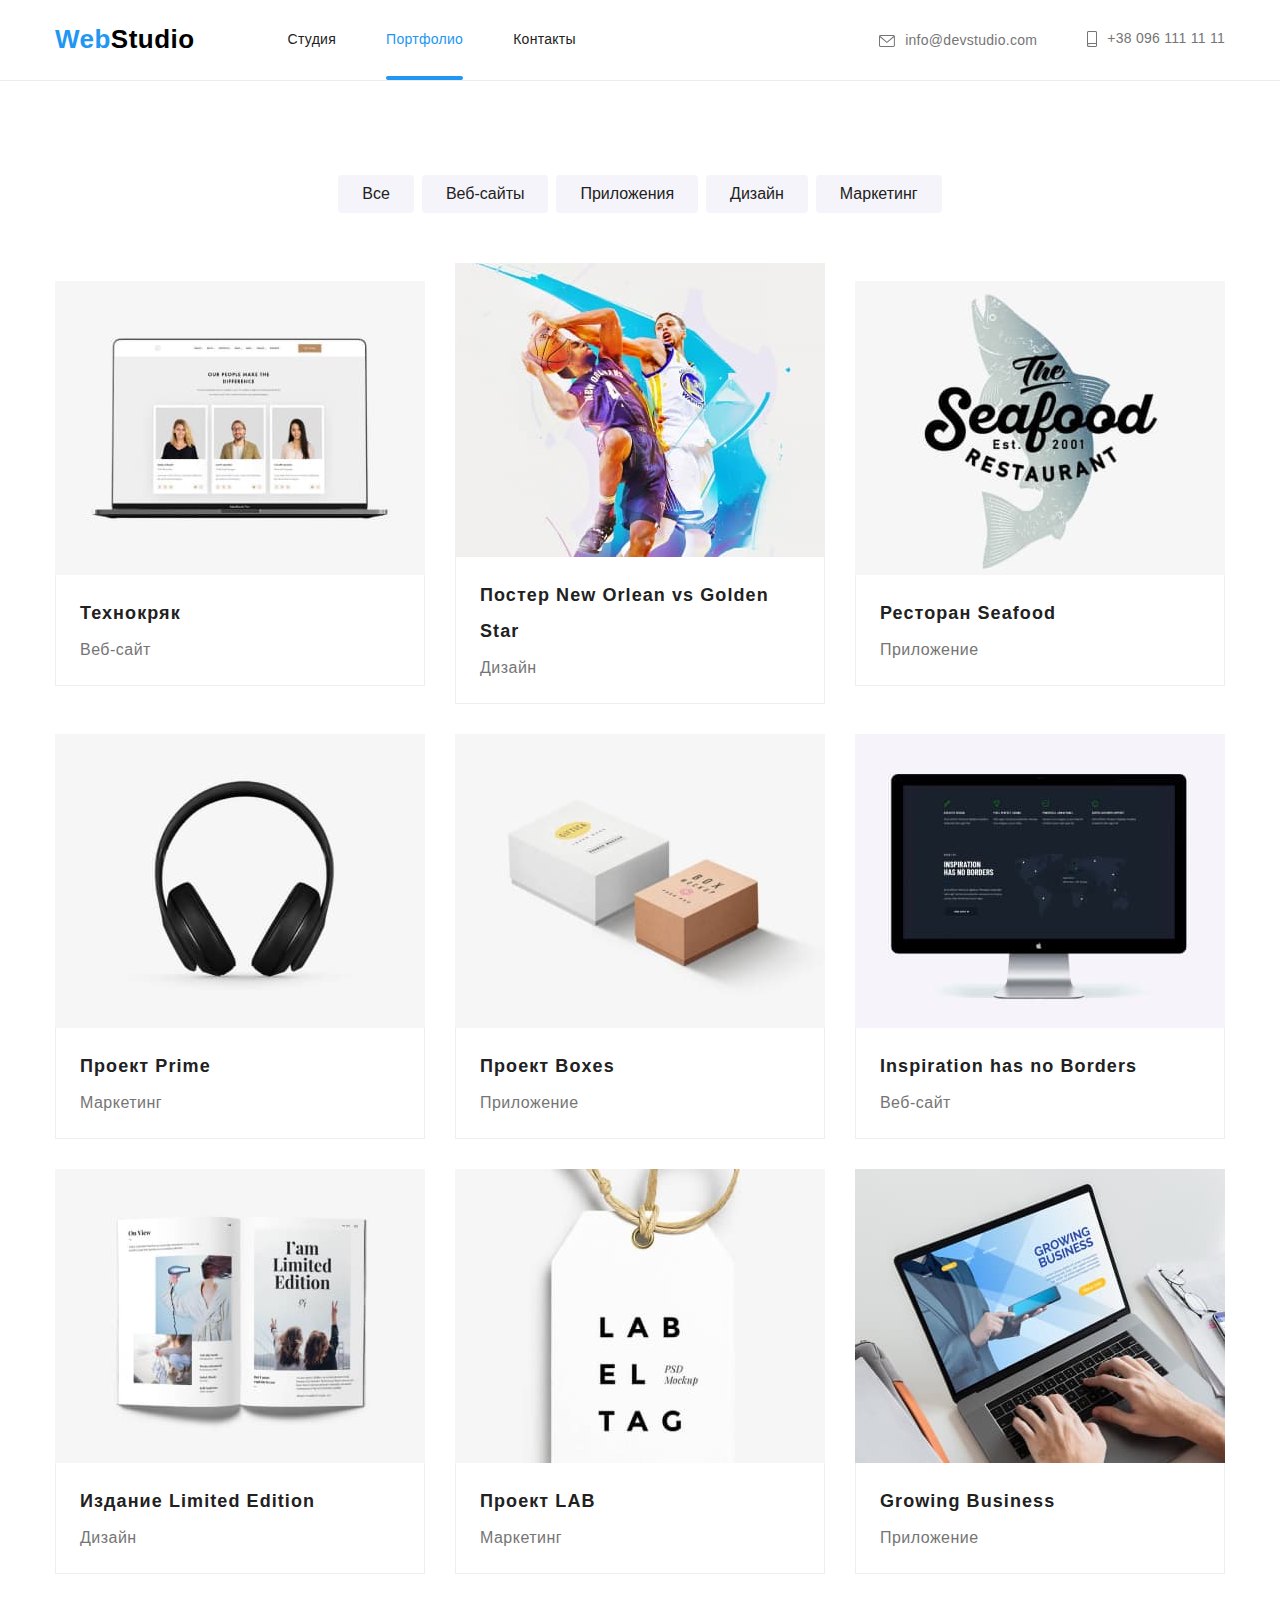
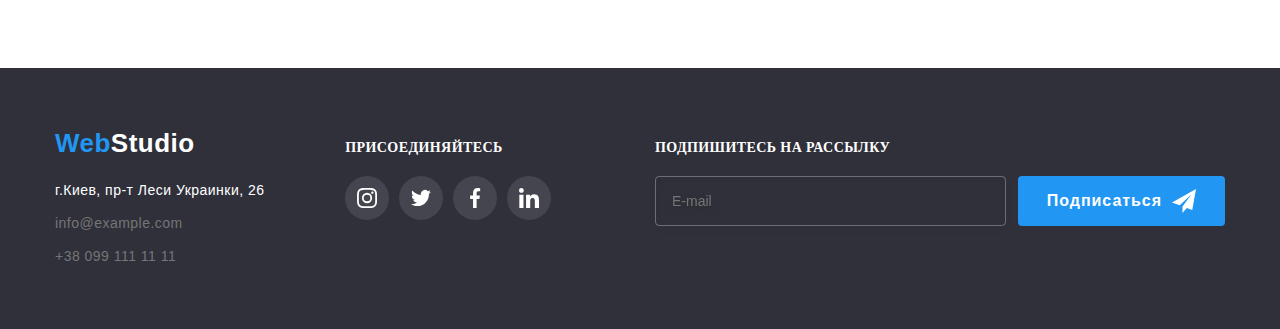
==== portfolio.html @ 9e003300 "Moved files from previous work" ====
<!DOCTYPE html>
<html lang="ru">
<head>
    <meta charset="UTF-8">
    <meta name="viewport" content="width=device-width, initial-scale=1.0">
    <title>Портфолио</title>
    <link rel="stylesheet" href="https://cdnjs.cloudflare.com/ajax/libs/modern-normalize/1.0.0/modern-normalize.min.css">
    <link rel="stylesheet" href="./css/main.min.css" />
</head>
<body>
    <!--Шапка-->
    <header class="portfolio-header">
        <div class="container-nav">
            <nav class="nav list">
                <a href="./index.html" class="logo list"><span class="web">Web</span>Studio</a>
                <ul class="site-nav list">
                    <li class="item">
                        <a href="./index.html" class="link list">Студия</a>
                    </li>
                    <li class="item">
                        <a href="./portfolio.html" class="link current list">Портфолио</a>
                    </li>
                    <li class="item">
                        <a href="" class="link list">Контакты</a>
                    </li>
                </ul>
            </nav>
            <ul class="nav-address list">
                <li class="item">
                    <a href="mailto:info@example.com" class="link list">
                        <svg width="16" height="12">
                            <use href="./images/icons/sprite.svg#icon-mail"></use>
                        </svg>
                        info@devstudio.com
                    </a>
                </li>
                <li class="item">
                    <a href="tel:+380961111111" class="link list">
                        <svg width="10" height="16">
                            <use href="./images/icons/sprite.svg#icon-tel"></use>
                        </svg>
                        +38 096 111 11 11</a>
                </li>
            </ul>
        </div>
    </header>
        <!--Портфолио-->
        <main>
            <section class="section">
                <h1 class="title visually-hidden">Проекты</h1>
                <div class="container-projects">
                    <!--Фильтры-->
                    <ul class="buttons list">
                        <li class="filters">
                            <button type="button">Все</button>
                        </li>
                        <li class="filters">
                            <button type="button">Веб-сайты</button>
                        </li>
                        <li class="filters">
                            <button type="button">Приложения</button>
                        </li>
                        <li class="filters">
                            <button type="button">Дизайн</button>
                        </li>
                        <li class="filters">
                            <button type="button">Маркетинг</button>
                        </li>
                    </ul>
                    <!--Проекты-->
                    <ul class="projects list">
                        <li class="projects-element">
                            <a href="#" class="projects-link list">
                                <div class="projects-img">
                                    <img src="./images/технокряк.jpg" alt="Технокряк" width="370" height="294" />
                                    <p class="submenu">Технокряк это современная площадка распространения коронавируса. Компании используют эту платформу
                                        для цифрового
                                        шпионажа и атак на защищённые сервера конкурентов.</p>
                                </div>
                                <div class="projects-text">    
                                    <h2 class="projects-title">Технокряк</h2>
                                    <p class="paragraph">Веб-сайт</p>
                                </div>
                            </a>
                        </li>
                        <li class="projects-element">
                            <a href="#" class="projects-link list">
                                <div class="projects-img">
                                    <img src="./images/постер.jpg" alt="Постер" width="370" height="294" />
                                    <p class="submenu">Технокряк это современная площадка распространения коронавируса. Компании используют эту платформу
                                    для цифрового
                                    шпионажа и атак на защищённые сервера конкурентов.</p>
                                </div>
                                <div class="projects-text">
                                    <h2 class="projects-title">Постер New Orlean vs Golden Star</h2>
                                    <p class="paragraph">Дизайн</p>
                                </div>
                            </a>
                        </li>
                        <li class="projects-element">
                            <a href="#" class="projects-link list">
                                <div class="projects-img">
                                    <img src="./images/ресторан.jpg" alt="Ресторан" width="370" height="294" />
                                    <p class="submenu">Технокряк это современная площадка распространения коронавируса. Компании используют эту платформу
                                        для цифрового
                                        шпионажа и атак на защищённые сервера конкурентов.</p>
                                </div>
                                <div class="projects-text">
                                    <h2 class="projects-title">Ресторан Seafood</h2>
                                    <p class="paragraph">Приложение</p>
                                </div>
                            </a>
                        </li>
                        <li class="projects-element">
                            <a href="#" class="projects-link list">
                                <div class="projects-img">
                                    <img src="./images/проект.jpg" alt="Проект" width="370" height="294" />
                                    <p class="submenu">Технокряк это современная площадка распространения коронавируса. Компании используют эту платформу
                                        для цифрового
                                        шпионажа и атак на защищённые сервера конкурентов.</p>
                                </div>
                                <div class="projects-text">
                                    <h2 class="projects-title">Проект Prime</h2>
                                    <p class="paragraph">Маркетинг</p>
                                </div>
                            </a>
                        </li>
                        <li class="projects-element">
                            <a href="#" class="projects-link list">
                                <div class="projects-img">
                                    <img src="./images/проекткоробки.jpg" alt="Проект коробки" width="370" height="294" />
                                    <p class="submenu">Технокряк это современная площадка распространения коронавируса. Компании используют эту платформу
                                        для цифрового
                                        шпионажа и атак на защищённые сервера конкурентов.</p>
                                </div>
                                <div class="projects-text">
                                    <h2 class="projects-title">Проект Boxes</h2>
                                    <p class="paragraph">Приложение</p>
                                </div>
                            </a>
                        </li>
                        <li class="projects-element">
                            <a href="#" class="projects-link list">
                                <div class="projects-img">
                                    <img src="./images/экран.jpg" alt="Экран" width="370" height="294" />
                                    <p class="submenu">Технокряк это современная площадка распространения коронавируса. Компании используют эту платформу
                                        для цифрового
                                        шпионажа и атак на защищённые сервера конкурентов.</p>
                                </div>
                                <div class="projects-text">
                                    <h2 class="projects-title">Inspiration has no Borders</h2>
                                    <p class="paragraph">Веб-сайт</p>
                                </div>
                            </a>
                        </li>
                        <li class="projects-element">
                            <a href="#" class="projects-link list">
                                <div class="projects-img">
                                    <img src="./images/издание.jpg" alt="Издание" width="370" height="294" />
                                    <p class="submenu">Технокряк это современная площадка распространения коронавируса. Компании используют эту платформу
                                        для цифрового
                                        шпионажа и атак на защищённые сервера конкурентов.</p>
                                </div>
                                <div class="projects-text">
                                    <h2 class="projects-title">Издание Limited Edition</h2>
                                    <p class="paragraph">Дизайн</p>
                                </div>
                            </a>
                        </li>
                        <li class="projects-element">
                            <a href="#" class="projects-link list">
                                <div class="projects-img">
                                    <img src="./images/проектбирки.jpg" alt="Проект бирки" width="370" height="294" />
                                    <p class="submenu">Технокряк это современная площадка распространения коронавируса. Компании используют эту платформу
                                        для цифрового
                                        шпионажа и атак на защищённые сервера конкурентов.</p>
                                </div>
                                <div class="projects-text">
                                    <h2 class="projects-title">Проект LAB</h2>
                                    <p class="paragraph">Маркетинг</p>
                                </div>
                            </a>
                        </li>
                        <li class="projects-element">
                            <a href="#" class="projects-link list">
                                <div class="projects-img">
                                    <img src="./images/бизнес.jpg" alt="Бизнес" width="370" height="294" />
                                    <p class="submenu">Технокряк это современная площадка распространения коронавируса. Компании используют эту платформу
                                        для цифрового
                                        шпионажа и атак на защищённые сервера конкурентов.</p>
                                </div>
                                <div class="projects-text">
                                    <h2 class="projects-title">Growing Business</h2>
                                    <p class="paragraph">Приложение</p>
                                </div>
                            </a>
                        </li>
                    </ul>
                </div>
            </section>
        </main>
            <!--Подвал-->
            <footer class="footer">
                <div class="container-footer">
                    <div class="container-logo">
                        <a href="./index.html" class="logo list"><span class="web">Web</span>Studio</a>
                        <address class="address">
                            <p class="paragraph">г.Киев, пр-т Леси Украинки, 26</p>
                            <ul class="footer-address list">
                                <li class="footer-address-link">
                                    <a href="mailto:info@example.com" class="link list">info@example.com</a>
                                </li>
                                <li class="footer-address-link">
                                    <a href="tel:+380991111111" class="link list">+38 099 111 11 11</a>
                                </li>
                            </ul>
                        </address>
                    </div>
                    <div class="connect">
                        <p class="footer-title">ПРИСОЕДИНЯЙТЕСЬ</p>
                        <div class="footer-links">
                            <ul class="links-footer">
                                <li class="links">
                                    <a href="#" class="footer-link">
                                        <svg width="20" height="20">
                                            <use href="./images/icons/sprite.svg#icon-instagram"></use>
                                        </svg>
                                    </a>
                                </li>
                                <li class="links">
                                    <a href="#" class="footer-link">
                                        <svg width="20" height="20">
                                            <use href="./images/icons/sprite.svg#icon-twitter"></use>
                                        </svg>
                                    </a>
                                </li>
                                <li class="links">
                                    <a href="#" class="footer-link">
                                        <svg width="20" height="20">
                                            <use href="./images/icons/sprite.svg#icon-facebook"></use>
                                        </svg>
                                    </a>
                                </li>
                                <li class="links">
                                    <a href="#" class="footer-link">
                                        <svg width="20" height="20">
                                            <use href="./images/icons/sprite.svg#icon-linkedin"></use>
                                        </svg>
                                    </a>
                                </li>
                            </ul>
                        </div>
                    </div>
                    <div class="subscribe">
                        <p class="footer-title">ПОДПИШИТЕСЬ НА РАССЫЛКУ</p>
                        <form class="footer-form">
                            <input class="footer-input" type="email" name="mail" id="mail" placeholder="E-mail">
                            <button class="footer-button" type="submit">Подписаться
                                <svg width="24" height="24">
                                    <use href="./images/icons/sprite.svg#icon-telegram"></use>
                                </svg>
                            </button>
                        </form>
                    </div>
                </div>
            </footer>
</body>
</html>
---- css/main.min.css ----
html{box-sizing:border-box}*,*::before,*::after{box-sizing:inherit}body{background-color:#fff;color:#212121;font-family:"Roboto",sans-serif;font-style:normal;font-weight:400;letter-spacing:0.03em}img{display:block}h2{padding:0;margin:0}ul,li{display:block;padding:0;margin:0}.section{padding-top:94px;padding-bottom:94px}.link{color:#757575;font-style:normal;transition:color 250ms cubic-bezier(0.4, 0, 0.2, 1)}.svg{fill:#afb1b8;transition:fill 250ms cubic-bezier(0.4, 0, 0.2, 1)}.svg:hover{fill:#fff}.list{display:flex;align-items:center;text-decoration:none;list-style:none;padding:0;margin:0}.container{padding-left:15px;padding-right:15px;margin-left:auto;margin-right:auto;width:1200px}.logo{font-family:"Raleway",sans-serif;font-weight:700;font-size:26px;line-height:1.2}.web{color:#2196f3}button{background-color:#f5f4fa;color:#212121;font-family:inherit;font-weight:500;font-size:16px;line-height:1.63;cursor:pointer;border:0px solid transparent;padding:6px 24px;border-color:#f5f4fa;border-radius:4px;transition:background-color 250ms cubic-bezier(0.4, 0, 0.2, 1),color 250ms cubic-bezier(0.4, 0, 0.2, 1),box-shadow 250ms cubic-bezier(0.4, 0, 0.2, 1)}button:hover,button:focus{color:#fff;background-color:#2196f3;border-color:#2196f3;box-shadow:0px 3px 1px rgba(0,0,0,0.1),0px 1px 2px rgba(0,0,0,0.08),0px 2px 2px rgba(0,0,0,0.12)}.visually-hidden{position:absolute;width:1px;height:1px;margin:-1px;border:0;padding:0;white-space:nowrap;clip-path:inset(100%);clip:rect(0 0 0 0);overflow:hidden}.nav .logo{color:#000}.container-nav{padding-left:15px;padding-right:15px;margin-left:auto;margin-right:auto;width:1200px;display:flex;align-items:center}.nav{display:flex;align-items:center}.site-nav{display:flex;margin-left:93px}.site-nav .item+.item{margin-left:50px}.site-nav .link{color:#212121;font-weight:500;font-size:14px;line-height:1.14;letter-spacing:0.02em;display:block;padding-top:32px;padding-bottom:32px;transition:color 250ms cubic-bezier(0.4, 0, 0.2, 1)}.site-nav .link:hover,.site-nav .link:focus{color:#2196f3}.site-nav .link.current{color:#2196f3}.item{position:relative}.item .current::before{content:'';position:absolute;bottom:0;left:0;display:inline-block;background-color:#2196f3;width:100%;height:4px;border-radius:2px}.nav-address{color:#757575;font-weight:500;font-size:14px;line-height:1.14;letter-spacing:0.02em;display:flex;margin-left:auto;align-items:baseline}.nav-address .item+.item{margin-left:50px}.nav-address .link:hover,.nav-address .link:focus{color:#2196f3}.nav .link:hover,.nav .link:focus{color:#2196f3}.nav-address svg{fill:currentColor;padding:0;margin-right:10px}.portfolio-header{border-bottom:1px solid #ececec}.hero{background-color:#c4c4c4;text-align:center;padding:200px 0px;max-width:1600px;height:600px;margin-left:auto;margin-right:auto;background-image:linear-gradient(to bottom, rgba(47,48,58,0.4), rgba(47,48,58,0.4)),url("../images/icons/фон.jpg");background-repeat:no-repeat;background-size:cover;background-position:center}.hero-title{color:#fff;font-weight:900;font-size:44px;line-height:1.36;letter-spacing:0.06em;text-transform:uppercase;margin-top:0;margin-bottom:30px}.button{color:#fff;background-color:#2196f3;font-weight:700;font-size:16px;line-height:1.88;letter-spacing:0.06em;text-align:center;display:inline-block;padding:10px 32px;border-radius:4px}.title{color:#212121;font-weight:700;font-size:36px;line-height:1.17;text-align:center;margin-top:0;margin-bottom:0}.section-features{padding-top:94px}.features-title{color:#212121;font-weight:700;font-size:14px;line-height:1.14;text-transform:uppercase;margin-top:0;margin-bottom:10}.features{display:flex;flex-wrap:wrap}.features-item{width:calc((100% - 3 * 30px) / 4);margin-right:30px}.features-item:nth-child(4n){margin-right:0}.container-features{display:flex;flex-wrap:wrap;width:270px;height:120px;margin-bottom:30px;align-items:center;justify-content:center;background-color:#f5f4fa;border-radius:4px}p{margin-top:0;margin-bottom:0}.features .paragraph{color:#757575;font-size:14px;line-height:1.71}.work{display:flex}.work-title{color:#212121;font-weight:700;font-size:36px;line-height:1.17;text-align:center;margin-top:0;margin-bottom:50px}.work-photo{position:relative;width:calc((100% - 2 * 30px) / 3);margin-right:30px}.work-photo:nth-child(3n){margin-right:0}.label{color:#fff;background-color:rgba(47,48,58,0.8);position:absolute;bottom:0;left:0;padding:27px 0px;width:100%;font-weight:700;font-size:14px;line-height:1.14;text-align:center}.team{display:flex}.team-card{background-color:#fff;box-shadow:0px 1px 3px rgba(0,0,0,0.12),0px 1px 1px rgba(0,0,0,0.14),0px 2px 1px rgba(0,0,0,0.2);border-radius:0px 0px 4px 4px;width:calc((100% - 3 * 30px) / 4);margin-right:30px}.team-card:nth-child(4n){margin-right:0}.team-paragraph{color:#757575;font-size:16px;line-height:1.19;text-align:center}.section-team{background-color:#f5f4fa;padding-top:94px;padding-bottom:94px}.team .title{font-weight:500;font-size:16px;line-height:1.19;text-align:center;margin-bottom:10px}.title-team{color:#212121;font-weight:700;font-size:36px;line-height:1.17;text-align:center;margin-top:0;margin-bottom:50px}.team-text{padding:30px 32px}.section .title{text-align:center;margin-top:0;margin-bottom:50px}.social-links{display:flex;margin-top:16px}.social-link{display:flex;flex-wrap:wrap;box-sizing:border-box;align-items:center;justify-content:center;width:44px;height:44px;padding:0;margin:0;border-radius:50%}.item-links{border-radius:50%;transition:background-color 250ms cubic-bezier(0.4, 0, 0.2, 1)}.item-links:hover{background-color:#2196f3}.item-links:not(:last-child){margin-right:10px}.clients-title{color:#212121;font-weight:700;font-size:36px;line-height:1.17;text-align:center;margin-top:0;margin-bottom:50px}.clients{display:flex}.clients-link{display:flex;flex-wrap:wrap;border:1px solid #afb1b8;border-radius:4px;box-sizing:border-box;align-items:center;justify-content:center;width:170px;height:90px;padding:0;margin:0;transition:border-color 250ms cubic-bezier(0.4, 0, 0.2, 1),fill 250ms cubic-bezier(0.4, 0, 0.2, 1)}.clients-card{width:calc((100% - 5 * 30px) / 6);margin-right:30px}.clients-card:nth-child(6n){margin-right:0px}.clients-card a:hover{fill:#2196f3;border-color:#2196f3}.buttons{display:flex;justify-content:center;margin-bottom:50px}.filters{margin-right:8px}.filters:nth-child(5n){margin-right:0}.container-projects{padding-left:15px;padding-right:15px;margin-left:auto;margin-right:auto;width:1200px}.projects{display:flex;flex-wrap:wrap}.projects-element{width:calc((100% - 60px) / 3);margin-right:30px;margin-bottom:30px}.projects-element:nth-child(3n){margin-right:0}.projects-element:nth-last-child(-n+3){margin-bottom:0}.projects-link{display:block;transition:box-shadow 250ms cubic-bezier(0.4, 0, 0.2, 1)}.projects-link:hover,.projects-link:focus{box-shadow:0px 1px 1px rgba(0,0,0,0.12),0px 4px 4px rgba(0,0,0,0.06),1px 4px 6px rgba(0,0,0,0.16)}.projects-img{position:relative;overflow:hidden}.submenu{position:absolute;left:0;top:0;width:100%;height:auto;padding:63px 24px;font-size:18px;line-height:1.6;color:#fff;background-color:rgba(33,150,243,0.9);transform:translateY(100%);transition:transform 250ms cubic-bezier(0.4, 0, 0.2, 1)}.projects-link:hover .submenu,.projects-link:focus .submenu{transform:translateY(0%)}.projects-title{color:#212121;font-weight:700;font-size:18px;line-height:2;letter-spacing:0.06em;margin-bottom:4px}.projects-text{box-sizing:border-box;border:1px solid #eee;border-top:none;padding:20px 24px}.projects .paragraph{color:#757575;font-size:16px;line-height:1.87}.backdrop{position:fixed;top:0;left:0;transform:opacity 250ms cubic-bezier(0.4, 0, 0.2, 1);width:100%;height:100%;background-color:rgba(0,0,0,0.2);transition:opacity 250ms cubic-bezier(0.4, 0, 0.2, 1)}.backdrop.is-hidden{opacity:0;pointer-events:none}.backdrop.is-hidden .modal{transform:translate(-50%, -50%) scale(0.9)}.modal{position:absolute;left:50%;top:50%;width:528px;height:581px;padding:40px;border-radius:4px;box-shadow:0px 1px 3px rgba(0,0,0,0.12),0px 1px 1px rgba(0,0,0,0.14),0px 2px 1px rgba(0,0,0,0.2);background-color:#fff;transform:translate(-50%, -50%) scale(1);transition:transform 250ms cubic-bezier(0.4, 0, 0.2, 1)}.modal-button{position:absolute;top:0;right:0;display:flex;justify-content:center;align-items:center;border-radius:50%;background:#fff;border:1px solid rgba(0,0,0,0.1);box-sizing:border-box;margin:8px;width:30px;height:30px;padding:0;transition:fill 250ms cubic-bezier(0.4, 0, 0.2, 1)}.modal-button:hover,.modal-button:focus{fill:#2196f3;background-color:#fff;box-shadow:none;border-color:rgba(0,0,0,0.1)}.modal-title{font-weight:700;font-size:20px;line-height:1.15;text-align:center;margin-top:0;margin-bottom:12px;color:#212121}.modal-input{width:auto;height:auto;display:flex;flex-direction:column}.form{font-size:12px;line-height:1.16;letter-spacing:0.01em;color:#757575;display:flex;flex-direction:column}.form-field{position:relative;display:flex;flex-direction:column;margin-bottom:10px;transition:fill 250ms cubic-bezier(0.4, 0, 0.2, 1)}.form-field:hover{fill:#2196f3;border-color:#2196f3;cursor:pointer}.form-field:focus-within>.form-icon{fill:#2196f3}.form-field:focus-within>.form-input{border-color:#2196f3;cursor:text;outline:0}.form-field:focus-within>.form-textarea{border-color:#2196f3;cursor:text;outline:0}.form-icon{position:absolute;top:50%;left:15px}.form-field:nth-child(5n){margin-bottom:0}.form-field .form-label{display:flex;justify-content:flex-start;margin-bottom:4px}.form-input{position:relative;margin:0;padding:12px 42px;border:1px solid rgba(33,33,33,0.2);box-sizing:border-box;border-radius:4px;transition:border-color 250ms cubic-bezier(0.4, 0, 0.2, 1)}.form-input:focus{border-color:#2196f3;outline:0;cursor:text}.form-input:hover{fill:#2196f3;border-color:#2196f3;cursor:pointer}.form-checkbox{font-size:14px;line-height:1.71;color:#757575}.form-field .form-label::placeholder{font-size:14px;line-height:1.14;letter-spacing:0.01em;color:rgba(117,117,117,0.5)}.form-textarea{border:1px solid rgba(33,33,33,0.2);box-sizing:border-box;border-radius:4px;padding:12px 16px;resize:none;height:120px;transition:border-color 250ms cubic-bezier(0.4, 0, 0.2, 1)}.form-textarea:hover{fill:#2196f3;border-color:#2196f3;cursor:pointer}.checkbox-label{display:inline-block;font-size:14px;line-height:1.71;letter-spacing:0.03em;display:flex;align-items:center;justify-content:center;margin-top:20px;margin-bottom:30px}.checkbox{position:absolute;width:1px;height:1px;margin:-1px;border:0;padding:0;white-space:nowrap;clip-path:inset(100%);clip:rect(0 0 0 0);overflow:hidden}.checkbox-text{display:flex;align-items:center}.checkbox-text:before{content:'';display:inline-block;width:16px;height:15px;border:2px solid #212121;border-radius:2px;margin-right:7px;transition:background-color 250ms cubic-bezier(0.4, 0, 0.2, 1),background-image 250ms cubic-bezier(0.4, 0, 0.2, 1),border-color 250ms cubic-bezier(0.4, 0, 0.2, 1),border-radius 250ms cubic-bezier(0.4, 0, 0.2, 1)}.checkbox:checked+.checkbox-text:before{border-color:transparent;border-radius:2px;background-color:#2196f3;background-image:url("../images/icons/check.svg");background-size:contain;background-origin:border-box}.checkbox-link{margin-left:5px}.form-button{padding:10px 0;width:200px;margin-right:auto;margin-left:auto;color:#fff;background-color:#2196f3;box-shadow:0px 4px 4px rgba(0,0,0,0.15);font-weight:700;font-size:16px;line-height:1.87;letter-spacing:0.06em;align-items:center;text-align:center;transition:background-color 250ms cubic-bezier(0.4, 0, 0.2, 1),border-color 250ms cubic-bezier(0.4, 0, 0.2, 1),box-shadow 250ms cubic-bezier(0.4, 0, 0.2, 1)}.form-button:hover,.form-button:focus{border-color:#188ce8;background-color:#188ce8;box-shadow:0px 4px 4px rgba(0,0,0,0.15)}.container-footer{justify-content:space-between;align-items:baseline;display:flex;flex-wrap:wrap;flex-direction:row;padding-left:15px;padding-right:15px;margin-left:auto;margin-right:auto;width:1200px}.footer{background-color:#2f303a;font-size:14px;line-height:1.71;flex-direction:row;padding:60px 0px}.footer .logo{color:#fff}.container-footer .logo{display:inline-block;margin-bottom:20px}.container-logo{display:flex;flex-direction:column}.address{font-style:normal;font-size:14px;line-height:1.71;display:inline-block}.address .paragraph{color:#fff;margin-bottom:9px}.footer-address{color:rgba(255,255,255,0.6);flex-direction:column;align-items:baseline}.footer-address-link{margin-bottom:9px}.footer-address-link:nth-child(2n){margin-bottom:0}.footer-address .link:hover,.footer-address .link:focus{color:#2196f3}.connect{display:flex;flex-direction:column;margin-left:70px}.links{display:flex;flex-wrap:wrap;box-sizing:border-box;border-radius:50%;justify-content:center;align-items:center;transition:background-color 250ms cubic-bezier(0.4, 0, 0.2, 1)}.links:hover{fill:#fff;background-color:#2196f3}.links:not(:last-child){margin-right:10px}.links-footer{display:flex}.footer-link{display:flex;flex-wrap:wrap;box-sizing:border-box;align-items:center;justify-content:center;width:44px;height:44px;padding:0;margin:0;fill:#fff;background-color:rgba(255,255,255,0.1);border-radius:50%}.footer-title{color:#fff;font-family:Roboto;font-style:normal;font-weight:700;font-size:14px;line-height:16px;letter-spacing:0.03em;text-transform:uppercase;margin-bottom:20px}.subscribe{display:flex;flex-direction:column;margin-left:93px;width:570px}.footer-form{display:flex;align-items:baseline}.footer-input{padding:15px 16px;margin-right:12px;border:1px solid rgba(255,255,255,0.3);box-sizing:border-box;filter:drop-shadow(0px 4px 4px rgba(0,0,0,0.15));border-radius:4px;width:358px;height:50px;background-color:transparent;color:rgba(255,255,255,0.6)}.footer-input:placeholder{font-size:16px;line-height:1.25;color:rgba(255,255,255,0.6)}.footer-button{display:flex;padding:10px 29px;color:#fff;background-color:#2196f3;font-weight:700;font-size:16px;line-height:1.87;align-items:center;text-align:center;letter-spacing:0.06em}.footer-button svg{margin-left:10px}
/*# sourceMappingURL=main.min.css.map */
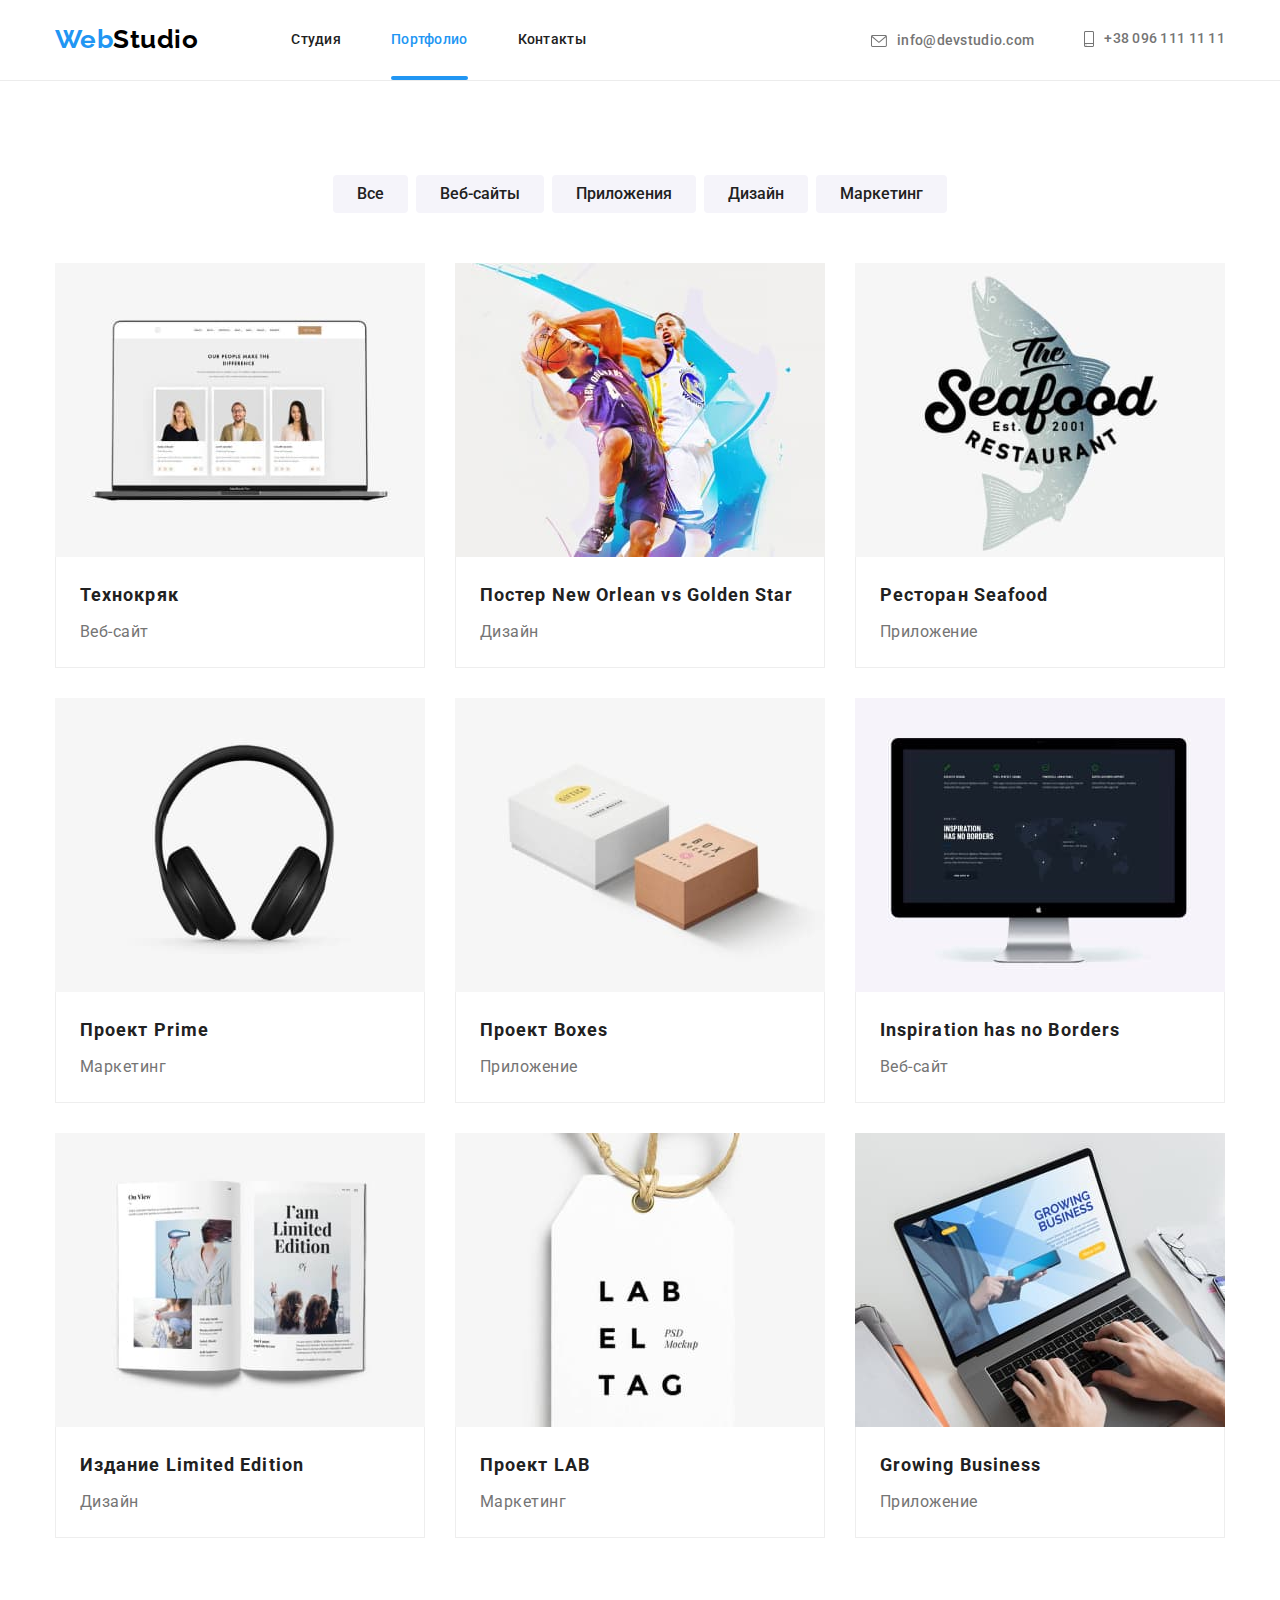
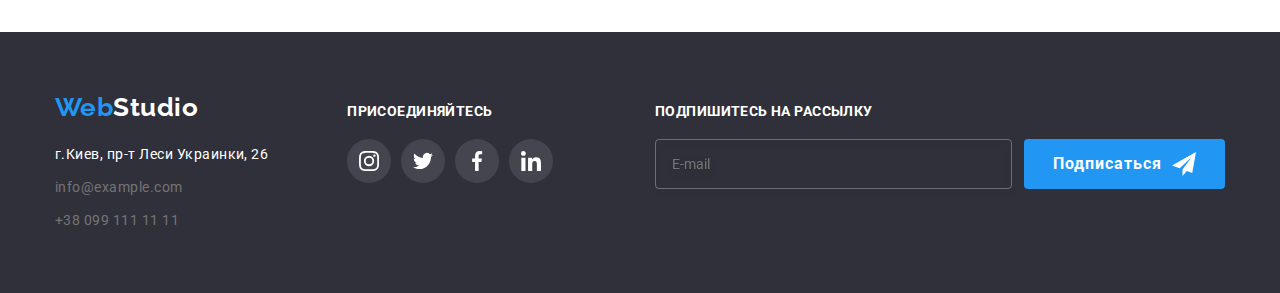
==== commit bdbcde51: "Added fonts for portfolio markup" ====
--- a/portfolio.html
+++ b/portfolio.html
@@ -4,6 +4,9 @@
     <meta charset="UTF-8">
     <meta name="viewport" content="width=device-width, initial-scale=1.0">
     <title>Портфолио</title>
+    <link
+        href="https://fonts.googleapis.com/css2?family=Oleo+Script:wght@400;700&family=Raleway:wght@400;700&family=Roboto:wght@400;500;700;900&display=swap"
+        rel="stylesheet">
     <link rel="stylesheet" href="https://cdnjs.cloudflare.com/ajax/libs/modern-normalize/1.0.0/modern-normalize.min.css">
     <link rel="stylesheet" href="./css/main.min.css" />
 </head>
